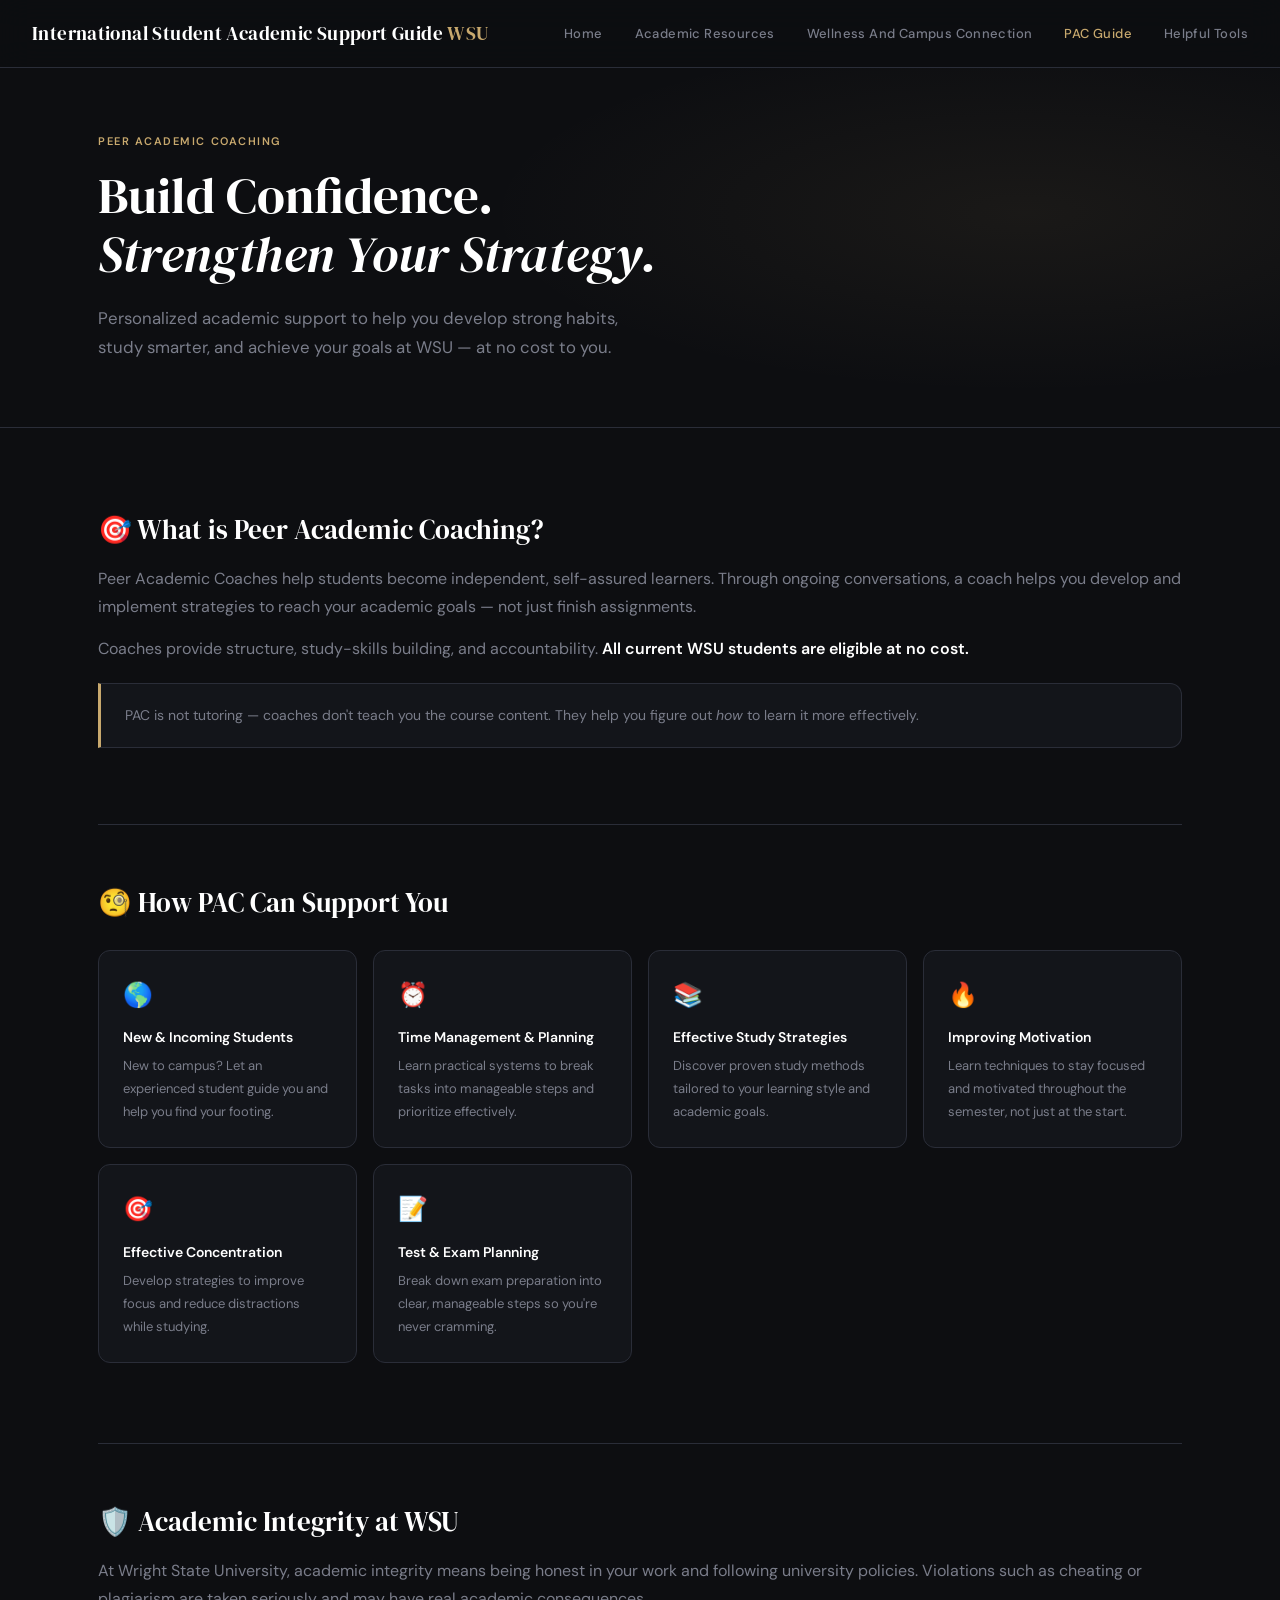
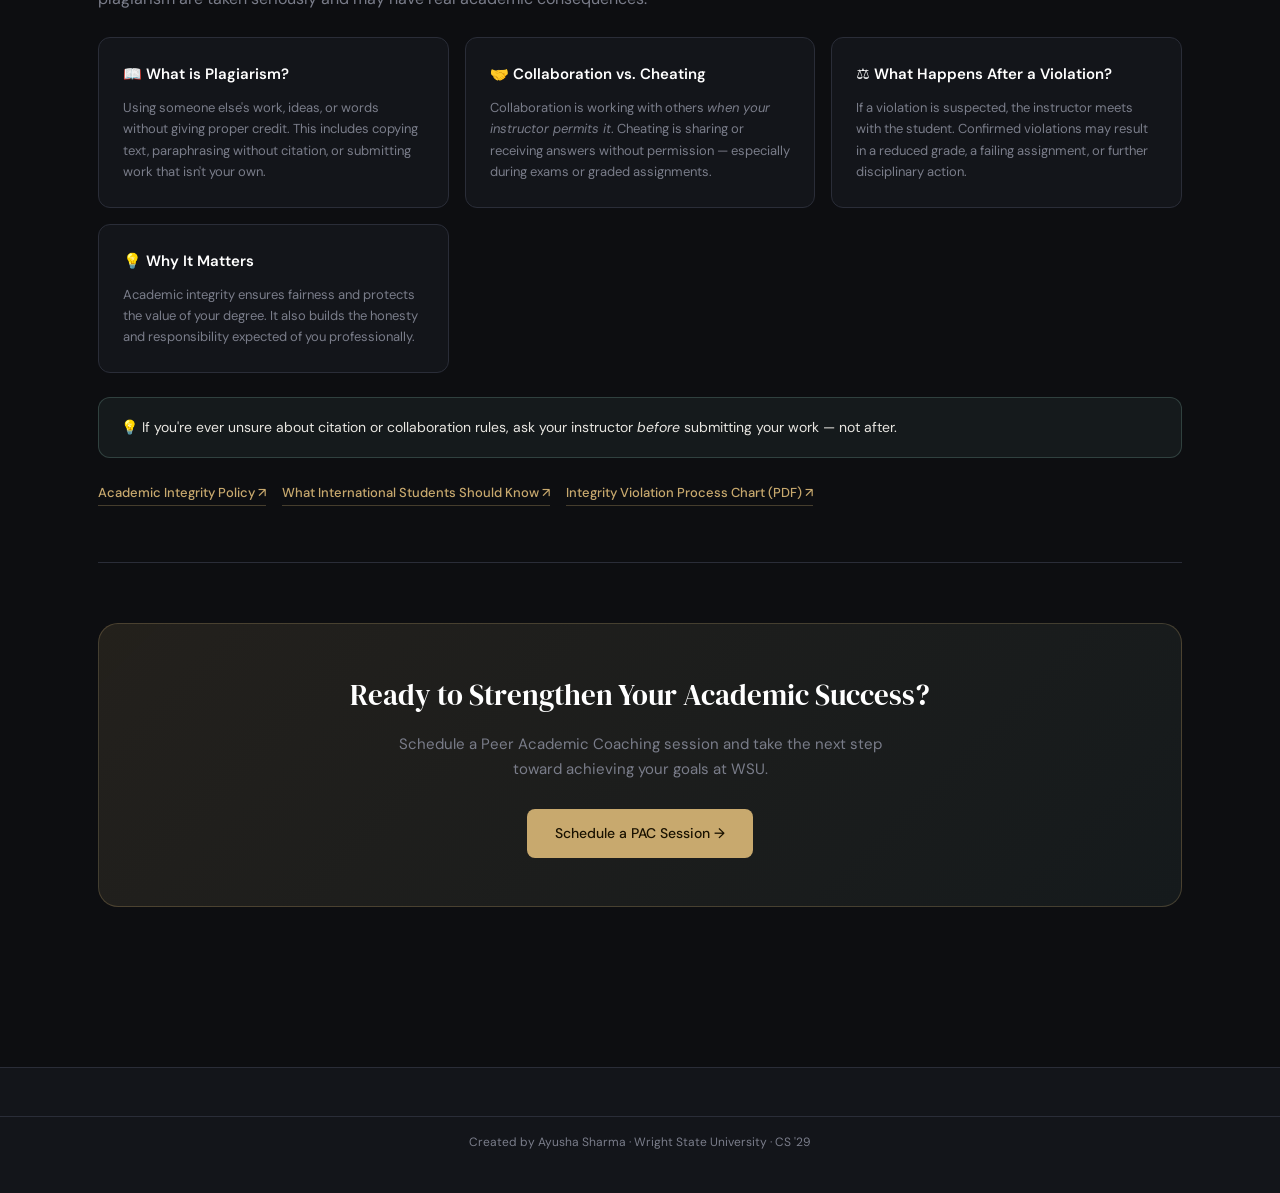
==== pac.html @ 3d739b80 "Add files via upload" ====
<!DOCTYPE html>
<html lang="en">
<head>
  <meta charset="UTF-8" />
  <meta name="viewport" content="width=device-width, initial-scale=1.0" />
  <title>PAC Guide · E/PAC WSU</title>
  <link rel="preconnect" href="https://fonts.googleapis.com">
  <link href="https://fonts.googleapis.com/css2?family=DM+Serif+Display:ital@0;1&family=DM+Sans:wght@300;400;500;600&display=swap" rel="stylesheet">
  <link rel="stylesheet" href="style.css" />
</head>
<body>

  <nav class="nav">
    <a href="index.html" class="nav-logo">International Student Academic Support Guide <span>WSU</span></a>
    <ul class="nav-links">
      <li><a href="index.html">Home</a></li>
      <li><a href="resources.html">Academic Resources</a></li>
      <li><a href="wellness.html">Wellness And Campus Connection</a></li>
      <li><a href="pac.html" class="active">PAC Guide</a></li>
      <li><a href="tools.html">Helpful Tools</a></li>
    </ul>
    <button class="nav-toggle" onclick="toggleNav()">☰</button>
  </nav>

  <section class="page-hero">
    <div class="container">
      <div class="page-hero-tag">Peer Academic Coaching</div>
      <h1>Build Confidence.<br/><em>Strengthen Your Strategy.</em></h1>
      <p>Personalized academic support to help you develop strong habits, study smarter, and achieve your goals at WSU — at no cost to you.</p>
    </div>
  </section>

  <section class="content-area">
    <div class="container">

      <!-- What is PAC -->
      <div class="resource-block reveal">
        <h2>🎯 What is Peer Academic Coaching?</h2>
        <p>Peer Academic Coaches help students become independent, self-assured learners. Through ongoing conversations, a coach helps you develop and implement strategies to reach your academic goals — not just finish assignments.</p>
        <p>Coaches provide structure, study-skills building, and accountability. <strong>All current WSU students are eligible at no cost.</strong></p>

        <div class="info-box">PAC is not tutoring — coaches don't teach you the course content. They help you figure out <em>how</em> to learn it more effectively.</div>
      </div>

      <!-- How PAC Supports You -->
      <div class="resource-block reveal">
        <h2>🧐 How PAC Can Support You</h2>
        <div class="pac-grid">
          <div class="pac-item">
            <div class="pac-item-icon">🌎</div>
            <h4>New &amp; Incoming Students</h4>
            <p>New to campus? Let an experienced student guide you and help you find your footing.</p>
          </div>
          <div class="pac-item">
            <div class="pac-item-icon">⏰</div>
            <h4>Time Management &amp; Planning</h4>
            <p>Learn practical systems to break tasks into manageable steps and prioritize effectively.</p>
          </div>
          <div class="pac-item">
            <div class="pac-item-icon">📚</div>
            <h4>Effective Study Strategies</h4>
            <p>Discover proven study methods tailored to your learning style and academic goals.</p>
          </div>
          <div class="pac-item">
            <div class="pac-item-icon">🔥</div>
            <h4>Improving Motivation</h4>
            <p>Learn techniques to stay focused and motivated throughout the semester, not just at the start.</p>
          </div>
          <div class="pac-item">
            <div class="pac-item-icon">🎯</div>
            <h4>Effective Concentration</h4>
            <p>Develop strategies to improve focus and reduce distractions while studying.</p>
          </div>
          <div class="pac-item">
            <div class="pac-item-icon">📝</div>
            <h4>Test &amp; Exam Planning</h4>
            <p>Break down exam preparation into clear, manageable steps so you're never cramming.</p>
          </div>
        </div>
      </div>

      <!-- Academic Integrity -->
      <div class="resource-block reveal">
        <h2>🛡️ Academic Integrity at WSU</h2>
        <p>At Wright State University, academic integrity means being honest in your work and following university policies. Violations such as cheating or plagiarism are taken seriously and may have real academic consequences.</p>

        <div class="integrity-grid">
          <div class="integrity-item">
            <h4>📖 What is Plagiarism?</h4>
            <p>Using someone else's work, ideas, or words without giving proper credit. This includes copying text, paraphrasing without citation, or submitting work that isn't your own.</p>
          </div>
          <div class="integrity-item">
            <h4>🤝 Collaboration vs. Cheating</h4>
            <p>Collaboration is working with others <em>when your instructor permits it</em>. Cheating is sharing or receiving answers without permission — especially during exams or graded assignments.</p>
          </div>
          <div class="integrity-item">
            <h4>⚖️ What Happens After a Violation?</h4>
            <p>If a violation is suspected, the instructor meets with the student. Confirmed violations may result in a reduced grade, a failing assignment, or further disciplinary action.</p>
          </div>
          <div class="integrity-item">
            <h4>💡 Why It Matters</h4>
            <p>Academic integrity ensures fairness and protects the value of your degree. It also builds the honesty and responsibility expected of you professionally.</p>
          </div>
        </div>

        <div class="tip-box">If you're ever unsure about citation or collaboration rules, ask your instructor <em>before</em> submitting your work — not after.</div>

        <div style="display:flex;gap:16px;flex-wrap:wrap;margin-top:20px">
          <a href="https://policy.wright.edu/policy/3710-academic-integrity-standards-and-process-misconduct" target="_blank" class="resource-link">Academic Integrity Policy ↗</a>
          <a href="https://www.usnews.com/education/best-global-universities/articles/what-international-students-should-know-about-academic-integrity" target="_blank" class="resource-link">What International Students Should Know ↗</a>
          <a href="https://ayusha-sharma.github.io/E-PAC-International-Student-Support-Guide/AI%20integration%20guide.pdf" target="_blank" class="resource-link">Integrity Violation Process Chart (PDF) ↗</a>
        </div>
      </div>

      <!-- CTA -->
      <div class="cta-banner reveal">
        <h3>Ready to Strengthen Your Academic Success?</h3>
        <p>Schedule a Peer Academic Coaching session and take the next step toward achieving your goals at WSU.</p>
        <a href="https://www.wright.edu/student-success/academic-support/peer-academic-coaching" target="_blank" class="btn btn-primary">Schedule a PAC Session →</a>
      </div>

    </div>
  </section>

  <footer class="footer">
      <div class="footer-credit">Created by Ayusha Sharma · Wright State University · CS '29</div>
  </footer>

  <script>
    function toggleNav() { document.querySelector('.nav-links').classList.toggle('open'); }
    const observer = new IntersectionObserver(e => e.forEach(el => { if (el.isIntersecting) el.target.classList.add('visible'); }), { threshold: 0.1 });
    document.querySelectorAll('.reveal').forEach(el => observer.observe(el));
  </script>
</body>
</html>
---- style.css ----
/* ===========================
   E/PAC WSU International Guide
   Color palette inspired by ayusha-sharma.github.io
   Dark, clean, editorial aesthetic
   =========================== */

:root {
  --bg:       #0d0e11;
  --bg2:      #13151a;
  --bg3:      #1a1d24;
  --border:   #2a2d38;
  --accent:   #c8a96e;  /* warm gold — from portfolio */
  --accent2:  #7fb3a8;  /* sage teal */
  --text:     #e8e6e1;
  --muted:    #7a7d8a;
  --white:    #ffffff;

  --font-display: 'DM Serif Display', Georgia, serif;
  --font-body:    'DM Sans', system-ui, sans-serif;

  --radius:   12px;
  --radius-lg: 20px;
  --max-w:    1140px;
  --nav-h:    68px;
}

*, *::before, *::after { box-sizing: border-box; margin: 0; padding: 0; }

html { scroll-behavior: smooth; }

body {
  background: var(--bg);
  color: var(--text);
  font-family: var(--font-body);
  font-size: 16px;
  line-height: 1.65;
  -webkit-font-smoothing: antialiased;
}

a { color: inherit; text-decoration: none; }
em { font-style: italic; }
strong { font-weight: 600; color: var(--white); }

/* ── CONTAINER ── */
.container {
  max-width: var(--max-w);
  margin: 0 auto;
  padding: 0 28px;
}

/* ── SECTION LABEL ── */
.section-label {
  font-size: 11px;
  font-weight: 600;
  letter-spacing: 0.15em;
  text-transform: uppercase;
  color: var(--accent);
  margin-bottom: 16px;
}

.section-heading {
  font-family: var(--font-display);
  font-size: clamp(2rem, 4vw, 3rem);
  font-weight: 400;
  color: var(--white);
  line-height: 1.2;
  margin-bottom: 52px;
}
.section-heading em { color: var(--accent); }

/* ══════════════════════════════
   NAV
══════════════════════════════ */
.nav {
  position: fixed;
  top: 0; left: 0; right: 0;
  height: var(--nav-h);
  background: rgba(13,14,17,0.92);
  backdrop-filter: blur(16px);
  border-bottom: 1px solid var(--border);
  display: flex;
  align-items: center;
  justify-content: space-between;
  padding: 0 32px;
  z-index: 100;
}

.nav-logo {
  font-family: var(--font-display);
  font-size: 1.2rem;
  color: var(--white);
  letter-spacing: 0.02em;
}
.nav-logo span { color: var(--accent); }

.nav-links {
  display: flex;
  gap: 32px;
  list-style: none;
}

.nav-links a {
  font-size: 13px;
  font-weight: 500;
  color: var(--muted);
  letter-spacing: 0.03em;
  transition: color 0.2s;
}
.nav-links a:hover,
.nav-links a.active { color: var(--white); }
.nav-links a.active { color: var(--accent); }

.nav-toggle {
  display: none;
  background: none;
  border: none;
  color: var(--text);
  font-size: 1.4rem;
  cursor: pointer;
}

@media (max-width: 720px) {
  .nav-toggle { display: block; }
  .nav-links {
    display: none;
    position: absolute;
    top: var(--nav-h);
    left: 0; right: 0;
    background: var(--bg2);
    flex-direction: column;
    padding: 20px 32px;
    gap: 16px;
    border-bottom: 1px solid var(--border);
  }
  .nav-links.open { display: flex; }
}

/* ══════════════════════════════
   HERO
══════════════════════════════ */
.hero {
  min-height: 100vh;
  padding-top: var(--nav-h);
  display: grid;
  grid-template-columns: 1fr 1fr;
  align-items: center;
  gap: 60px;
  max-width: var(--max-w);
  margin: 0 auto;
  padding-left: 28px;
  padding-right: 28px;
  position: relative;
  overflow: hidden;
}

.hero-bg-grid {
  position: fixed;
  inset: 0;
  background-image:
    linear-gradient(rgba(200,169,110,0.04) 1px, transparent 1px),
    linear-gradient(90deg, rgba(200,169,110,0.04) 1px, transparent 1px);
  background-size: 60px 60px;
  pointer-events: none;
  z-index: 0;
}

.hero-content { position: relative; z-index: 1; }

.hero-tag {
  display: inline-block;
  font-size: 11px;
  font-weight: 600;
  letter-spacing: 0.14em;
  text-transform: uppercase;
  color: var(--accent);
  background: rgba(200,169,110,0.1);
  border: 1px solid rgba(200,169,110,0.25);
  border-radius: 100px;
  padding: 6px 16px;
  margin-bottom: 28px;
}

.hero-title {
  font-family: var(--font-display);
  font-size: clamp(2.6rem, 5vw, 4rem);
  font-weight: 400;
  color: var(--white);
  line-height: 1.12;
  margin-bottom: 24px;
}
.hero-title em { color: var(--accent); display: block; }

.hero-sub {
  color: var(--muted);
  font-size: 1.05rem;
  max-width: 480px;
  margin-bottom: 40px;
  line-height: 1.75;
}

.hero-ctas { display: flex; gap: 16px; flex-wrap: wrap; }

.btn {
  display: inline-flex;
  align-items: center;
  gap: 8px;
  padding: 13px 28px;
  border-radius: 8px;
  font-size: 14px;
  font-weight: 500;
  cursor: pointer;
  border: none;
  transition: all 0.2s;
}
.btn-primary {
  background: var(--accent);
  color: #1a1200;
}
.btn-primary:hover { background: #d9bc82; transform: translateY(-2px); }
.btn-ghost {
  background: transparent;
  color: var(--text);
  border: 1px solid var(--border);
}
.btn-ghost:hover { border-color: var(--accent); color: var(--accent); }

/* Floating cards (hero right column) */
.hero-cards {
  position: relative;
  z-index: 1;
  display: grid;
  grid-template-columns: 1fr 1fr;
  gap: 16px;
}

.floating-card {
  background: var(--bg2);
  border: 1px solid var(--border);
  border-radius: var(--radius);
  padding: 28px 24px;
  animation: floatIn 0.6s ease both;
  animation-delay: var(--d, 0s);
  transition: border-color 0.2s, transform 0.2s;
}
.floating-card:hover { border-color: var(--accent); transform: translateY(-4px); }
.floating-card.visible { opacity: 1; transform: none; }

@keyframes floatIn {
  from { opacity: 0; transform: translateY(20px); }
  to   { opacity: 1; transform: translateY(0); }
}

.fc-icon { font-size: 2rem; margin-bottom: 12px; }
.fc-label { font-size: 13px; font-weight: 500; color: var(--text); }

@media (max-width: 768px) {
  .hero { grid-template-columns: 1fr; padding-top: calc(var(--nav-h) + 40px); }
  .hero-cards { display: none; }
}

/* ══════════════════════════════
   OVERVIEW / CARDS
══════════════════════════════ */
.overview {
  padding: 100px 0;
  background: var(--bg2);
  border-top: 1px solid var(--border);
  border-bottom: 1px solid var(--border);
}

.cards-grid {
  display: grid;
  grid-template-columns: repeat(auto-fit, minmax(240px, 1fr));
  gap: 20px;
}

.card {
  display: block;
  background: var(--bg);
  border: 1px solid var(--border);
  border-radius: var(--radius-lg);
  padding: 36px 28px;
  position: relative;
  opacity: 0;
  transform: translateY(16px);
  transition: opacity 0.5s ease, transform 0.5s ease, border-color 0.2s;
}
.card.visible { opacity: 1; transform: none; }
.card:hover { border-color: var(--accent); }
.card:hover .card-arrow { color: var(--accent); transform: translateX(4px); }

.card-num {
  font-size: 11px;
  font-weight: 600;
  letter-spacing: 0.1em;
  color: var(--muted);
  margin-bottom: 20px;
}
.card-icon { font-size: 1.8rem; margin-bottom: 16px; }
.card h3 {
  font-family: var(--font-display);
  font-size: 1.25rem;
  font-weight: 400;
  color: var(--white);
  margin-bottom: 12px;
}
.card p { font-size: 14px; color: var(--muted); line-height: 1.7; }
.card-arrow {
  margin-top: 24px;
  font-size: 1.2rem;
  color: var(--muted);
  transition: all 0.2s;
}

/* ══════════════════════════════
   QUOTE SECTION
══════════════════════════════ */
.quote-section {
  padding: 80px 0;
  text-align: center;
}
.quote-section blockquote {
  font-family: var(--font-display);
  font-size: clamp(1.3rem, 2.5vw, 1.9rem);
  font-style: italic;
  color: var(--white);
  max-width: 720px;
  margin: 0 auto 20px;
  line-height: 1.5;
}
.quote-attr {
  font-size: 13px;
  color: var(--muted);
  letter-spacing: 0.04em;
}

/* ══════════════════════════════
   QUICK LINKS
══════════════════════════════ */
.quicklinks {
  padding: 80px 0 100px;
  background: var(--bg2);
  border-top: 1px solid var(--border);
}

.qlinks-grid {
  display: grid;
  grid-template-columns: repeat(auto-fit, minmax(220px, 1fr));
  gap: 12px;
}

.qlink {
  display: flex;
  align-items: center;
  gap: 12px;
  padding: 18px 20px;
  background: var(--bg);
  border: 1px solid var(--border);
  border-radius: var(--radius);
  font-size: 14px;
  font-weight: 500;
  opacity: 0;
  transform: translateY(12px);
  transition: opacity 0.4s ease, transform 0.4s ease, border-color 0.2s, color 0.2s;
}
.qlink.visible { opacity: 1; transform: none; }
.qlink:hover { border-color: var(--accent2); color: var(--accent2); }
.qlink-icon { font-size: 1.1rem; }
.qlink-ext { margin-left: auto; font-size: 0.9rem; color: var(--muted); }

/* ══════════════════════════════
   PAGE HERO (inner pages)
══════════════════════════════ */
.page-hero {
  padding: calc(var(--nav-h) + 64px) 0 64px;
  border-bottom: 1px solid var(--border);
  position: relative;
  overflow: hidden;
}
.page-hero::before {
  content: '';
  position: absolute;
  top: 0; left: 0; right: 0; bottom: 0;
  background: radial-gradient(ellipse 60% 60% at 80% 50%, rgba(200,169,110,0.07) 0%, transparent 70%);
  pointer-events: none;
}
.page-hero .container { position: relative; z-index: 1; }
.page-hero-tag {
  font-size: 11px;
  font-weight: 600;
  letter-spacing: 0.14em;
  text-transform: uppercase;
  color: var(--accent);
  margin-bottom: 16px;
}
.page-hero h1 {
  font-family: var(--font-display);
  font-size: clamp(2.2rem, 4vw, 3.4rem);
  font-weight: 400;
  color: var(--white);
  line-height: 1.15;
  margin-bottom: 20px;
  max-width: 640px;
}
.page-hero p {
  font-size: 1.05rem;
  color: var(--muted);
  max-width: 560px;
  line-height: 1.75;
}

/* ══════════════════════════════
   CONTENT AREA (inner pages)
══════════════════════════════ */
.content-area {
  padding: 80px 0 100px;
}

/* Resource blocks */
.resource-block {
  margin-bottom: 56px;
  border-bottom: 1px solid var(--border);
  padding-bottom: 56px;
}
.resource-block:last-child { border-bottom: none; }

.resource-block h2 {
  font-family: var(--font-display);
  font-size: 1.7rem;
  font-weight: 400;
  color: var(--white);
  margin-bottom: 12px;
  display: flex;
  align-items: center;
  gap: 12px;
}
.resource-block h3 {
  font-family: var(--font-display);
  font-size: 1.25rem;
  font-weight: 400;
  color: var(--white);
  margin: 28px 0 10px;
}
.resource-block p { color: var(--muted); margin-bottom: 14px; line-height: 1.75; }
.resource-block a.resource-link {
  display: inline-flex;
  align-items: center;
  gap: 6px;
  font-size: 13px;
  font-weight: 500;
  color: var(--accent);
  border-bottom: 1px solid rgba(200,169,110,0.3);
  padding-bottom: 2px;
  transition: border-color 0.2s, color 0.2s;
  margin-top: 4px;
}
.resource-link:hover { border-color: var(--accent); color: #d9bc82; }

/* Info boxes */
.info-box {
  background: var(--bg2);
  border: 1px solid var(--border);
  border-left: 3px solid var(--accent);
  border-radius: 0 var(--radius) var(--radius) 0;
  padding: 20px 24px;
  margin: 20px 0;
  font-size: 14px;
  color: var(--muted);
}
.info-box strong { color: var(--white); }

/* Tip box */
.tip-box {
  background: rgba(127,179,168,0.08);
  border: 1px solid rgba(127,179,168,0.25);
  border-radius: var(--radius);
  padding: 18px 22px;
  margin: 20px 0;
  font-size: 14px;
  color: var(--text);
}
.tip-box::before { content: '💡 '; }

/* Warning box */
.warn-box {
  background: rgba(200,169,110,0.07);
  border: 1px solid rgba(200,169,110,0.2);
  border-radius: var(--radius);
  padding: 18px 22px;
  margin: 20px 0;
  font-size: 14px;
  color: var(--text);
}
.warn-box::before { content: '⚠️ '; }

/* Checklist */
.checklist {
  list-style: none;
  margin: 16px 0;
}
.checklist li {
  font-size: 14px;
  color: var(--muted);
  padding: 8px 0;
  border-bottom: 1px solid var(--border);
  display: flex;
  gap: 12px;
  align-items: flex-start;
}
.checklist li::before { content: '✓'; color: var(--accent2); font-weight: 600; flex-shrink: 0; margin-top: 1px; }
.checklist li:last-child { border-bottom: none; }

/* Two col layout */
.two-col {
  display: grid;
  grid-template-columns: 1fr 1fr;
  gap: 28px;
  margin: 24px 0;
}
@media (max-width: 640px) { .two-col { grid-template-columns: 1fr; } }

/* Mini card */
.mini-card {
  background: var(--bg2);
  border: 1px solid var(--border);
  border-radius: var(--radius);
  padding: 24px;
  transition: border-color 0.2s;
}
.mini-card:hover { border-color: var(--accent); }
.mini-card h4 {
  font-size: 15px;
  font-weight: 600;
  color: var(--white);
  margin-bottom: 8px;
}
.mini-card p { font-size: 13px; color: var(--muted); margin: 0; }

/* Org tags */
.org-grid {
  display: grid;
  grid-template-columns: repeat(auto-fill, minmax(200px, 1fr));
  gap: 12px;
  margin: 24px 0;
}
.org-tag {
  background: var(--bg2);
  border: 1px solid var(--border);
  border-radius: var(--radius);
  padding: 16px 20px;
  font-size: 13px;
  font-weight: 500;
  color: var(--text);
  display: flex;
  flex-direction: column;
  gap: 6px;
}
.org-tag small { font-size: 12px; color: var(--muted); font-weight: 400; }

/* Tool cards */
.tool-card {
  background: var(--bg2);
  border: 1px solid var(--border);
  border-radius: var(--radius-lg);
  padding: 32px 28px;
  margin-bottom: 20px;
  display: grid;
  grid-template-columns: auto 1fr;
  gap: 20px;
  align-items: start;
  transition: border-color 0.2s;
}
.tool-card:hover { border-color: var(--accent); }
.tool-card-icon {
  width: 48px; height: 48px;
  display: flex;
  align-items: center;
  justify-content: center;
  background: rgba(200,169,110,0.1);
  border-radius: 12px;
  font-size: 1.5rem;
  flex-shrink: 0;
}
.tool-card-body h3 {
  font-family: var(--font-display);
  font-size: 1.2rem;
  font-weight: 400;
  color: var(--white);
  margin-bottom: 8px;
}
.tool-card-body .tag {
  display: inline-block;
  font-size: 10px;
  font-weight: 600;
  letter-spacing: 0.1em;
  text-transform: uppercase;
  color: var(--accent2);
  background: rgba(127,179,168,0.12);
  border-radius: 100px;
  padding: 3px 10px;
  margin-bottom: 12px;
}
.tool-card-body p { font-size: 14px; color: var(--muted); margin-bottom: 14px; }
.tool-links { display: flex; flex-wrap: wrap; gap: 10px; margin-top: 10px; }
.tool-link {
  font-size: 13px;
  font-weight: 500;
  color: var(--accent);
  border-bottom: 1px solid rgba(200,169,110,0.3);
  padding-bottom: 2px;
  transition: color 0.2s, border-color 0.2s;
}
.tool-link:hover { color: #d9bc82; border-color: var(--accent); }

@media (max-width: 640px) {
  .tool-card { grid-template-columns: 1fr; }
}

/* ══════════════════════════════
   PAC page coaching items
══════════════════════════════ */
.pac-grid {
  display: grid;
  grid-template-columns: repeat(auto-fill, minmax(240px, 1fr));
  gap: 16px;
  margin: 24px 0;
}
.pac-item {
  background: var(--bg2);
  border: 1px solid var(--border);
  border-radius: var(--radius);
  padding: 24px;
  transition: border-color 0.2s;
}
.pac-item:hover { border-color: var(--accent); }
.pac-item-icon { font-size: 1.5rem; margin-bottom: 12px; }
.pac-item h4 { font-size: 14px; font-weight: 600; color: var(--white); margin-bottom: 6px; }
.pac-item p  { font-size: 13px; color: var(--muted); margin: 0; }

.integrity-grid {
  display: grid;
  grid-template-columns: repeat(auto-fit, minmax(260px, 1fr));
  gap: 16px;
  margin: 24px 0;
}
.integrity-item {
  background: var(--bg2);
  border: 1px solid var(--border);
  border-radius: var(--radius);
  padding: 24px;
}
.integrity-item h4 { font-size: 15px; font-weight: 600; color: var(--white); margin-bottom: 10px; }
.integrity-item p  { font-size: 13px; color: var(--muted); margin: 0; line-height: 1.65; }

/* CTA Banner */
.cta-banner {
  background: linear-gradient(135deg, rgba(200,169,110,0.12), rgba(127,179,168,0.08));
  border: 1px solid rgba(200,169,110,0.25);
  border-radius: var(--radius-lg);
  padding: 48px 40px;
  text-align: center;
  margin: 60px 0;
}
.cta-banner h3 {
  font-family: var(--font-display);
  font-size: 1.8rem;
  font-weight: 400;
  color: var(--white);
  margin-bottom: 12px;
}
.cta-banner p {
  font-size: 15px;
  color: var(--muted);
  margin-bottom: 28px;
  max-width: 500px;
  margin-left: auto;
  margin-right: auto;
}

/* ══════════════════════════════
   FOOTER
══════════════════════════════ */
.footer {
  background: var(--bg2);
  border-top: 1px solid var(--border);
  padding: 40px 0;
}
.footer-inner {
  display: flex;
  align-items: center;
  justify-content: space-between;
  flex-wrap: wrap;
  gap: 20px;
}
.footer-brand {
  font-family: var(--font-display);
  font-size: 1rem;
  color: var(--white);
}
.footer-links {
  display: flex;
  gap: 24px;
  flex-wrap: wrap;
}
.footer-links a {
  font-size: 13px;
  color: var(--muted);
  transition: color 0.2s;
}
.footer-links a:hover { color: var(--accent); }
.footer-credit {
  font-size: 12px;
  color: var(--muted);
  width: 100%;
  text-align: center;
  padding-top: 16px;
  border-top: 1px solid var(--border);
  margin-top: 8px;
}

/* ══════════════════════════════
   SCROLL REVEAL GLOBAL
══════════════════════════════ */
.reveal {
  opacity: 0;
  transform: translateY(16px);
  transition: opacity 0.5s ease, transform 0.5s ease;
}
.reveal.visible { opacity: 1; transform: none; }
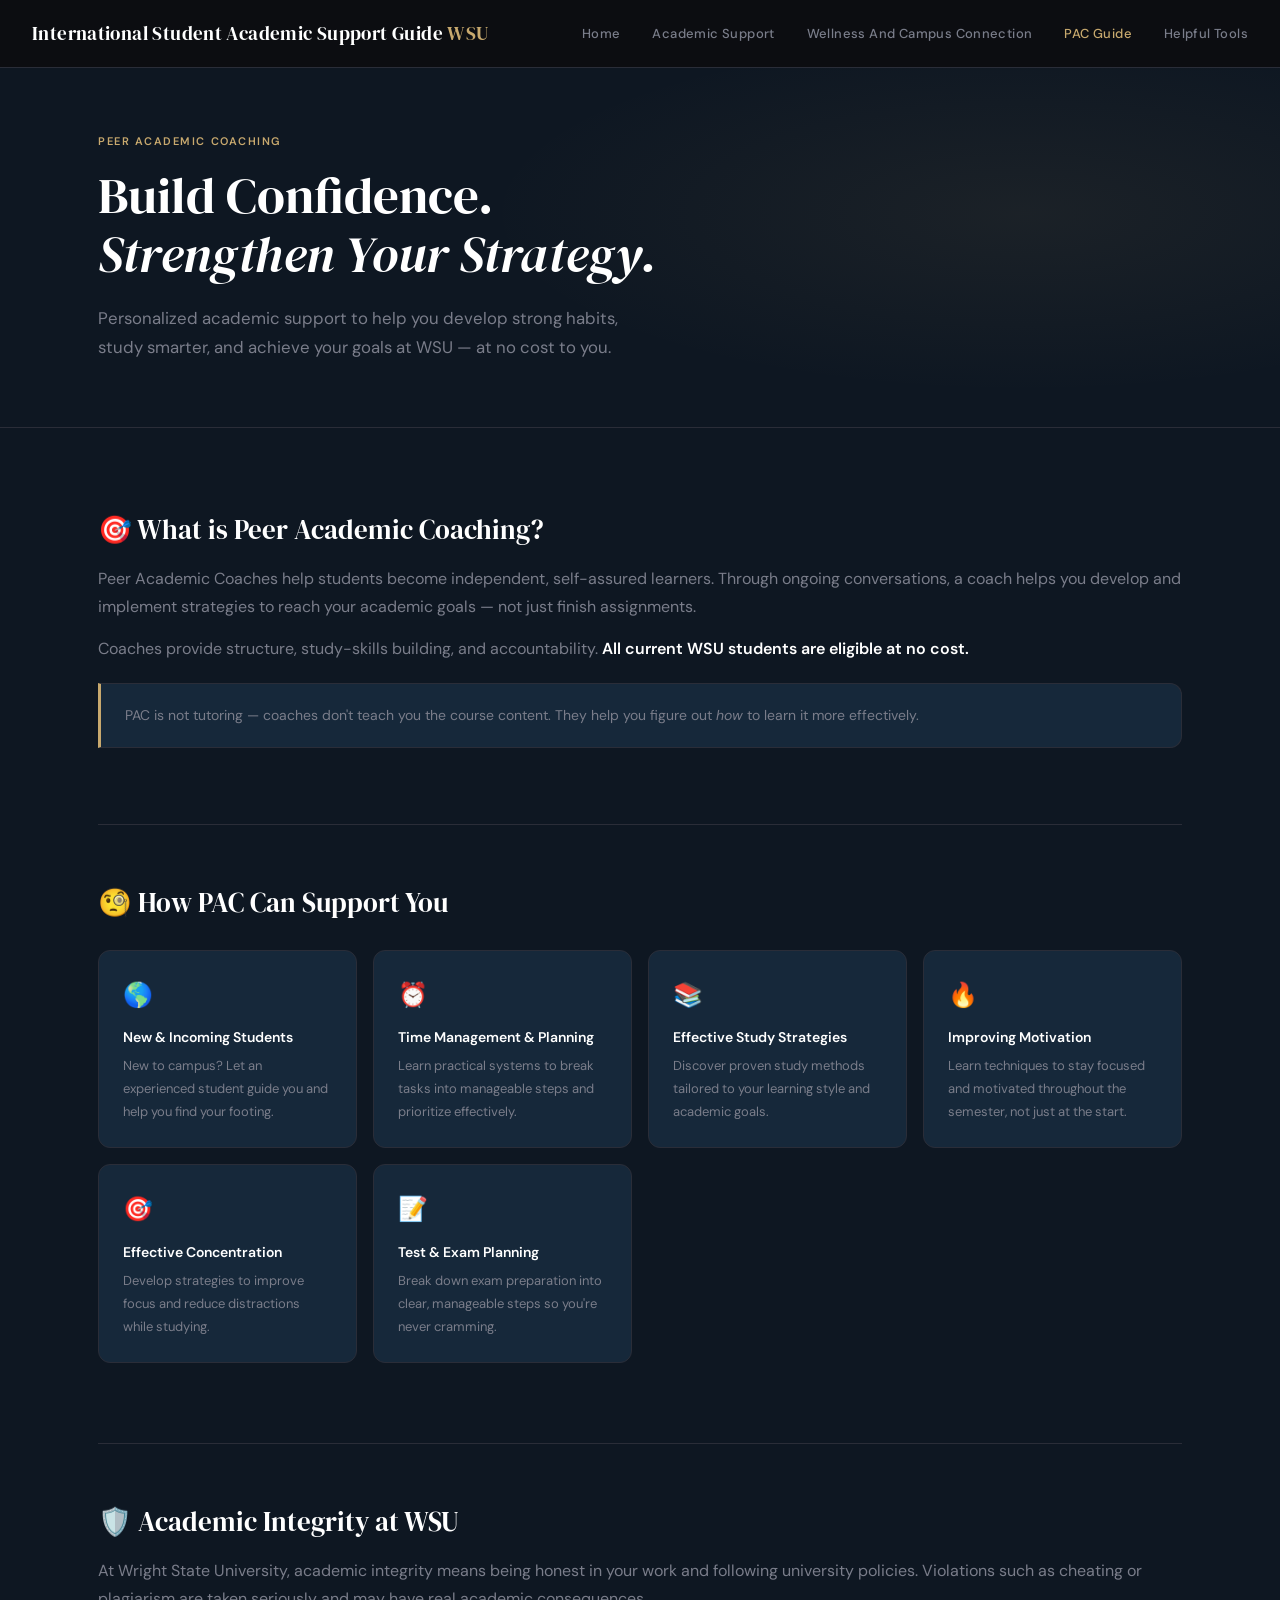
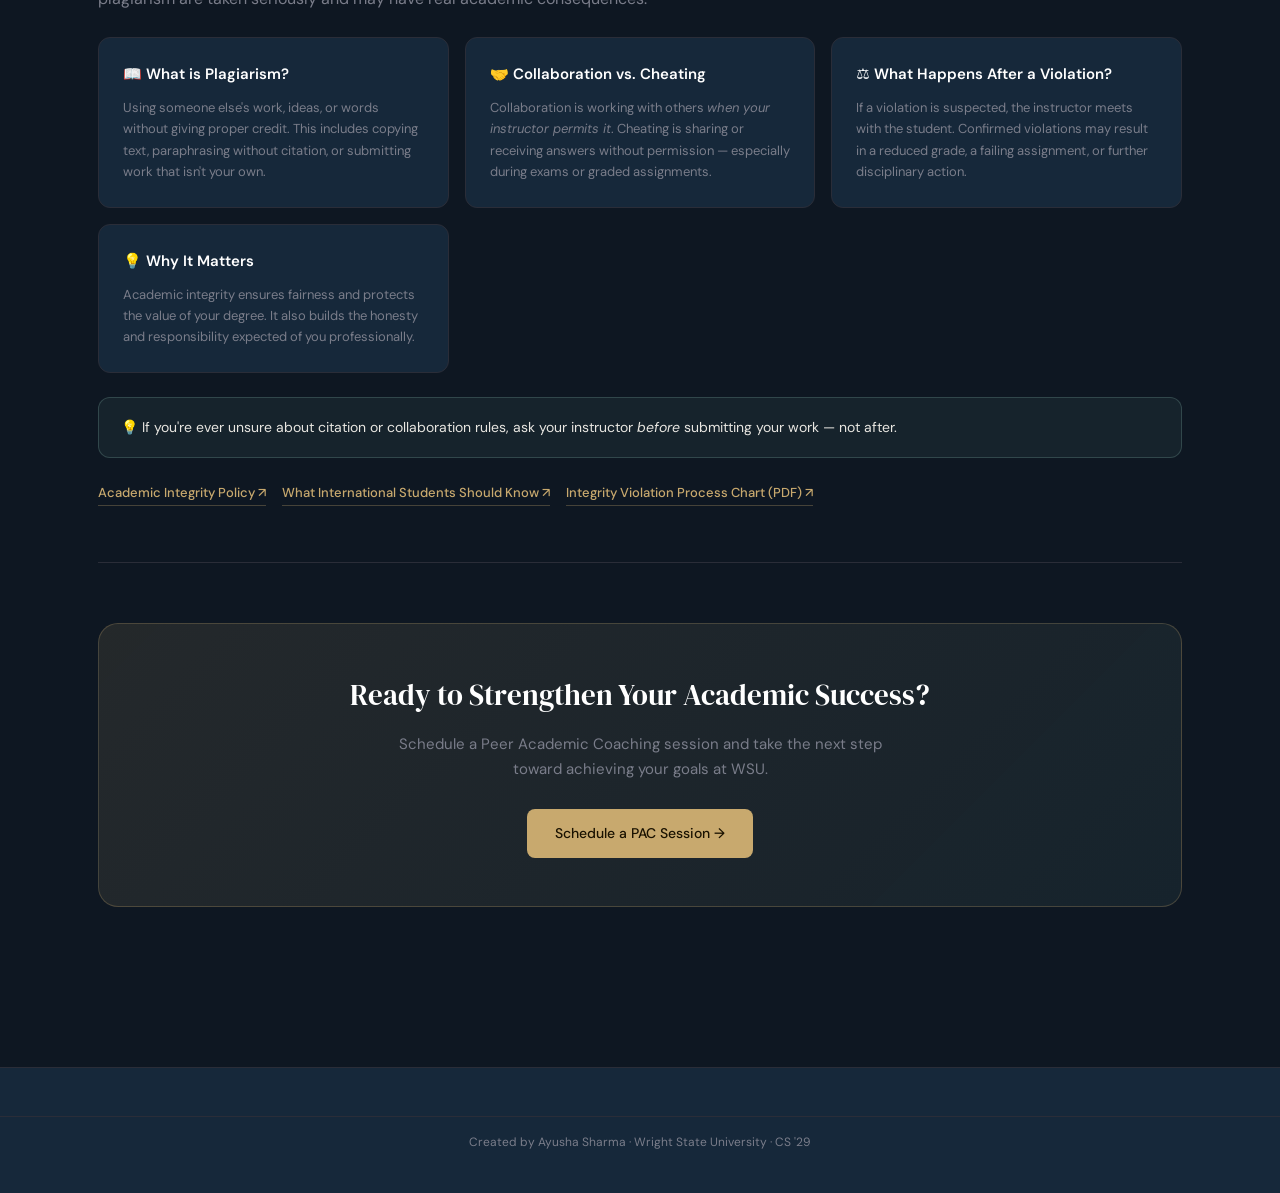
==== commit 7bc0a160: "Rename 'Academic Resources' to 'Academic Support'" ====
--- a/pac.html
+++ b/pac.html
@@ -14,7 +14,7 @@
     <a href="index.html" class="nav-logo">International Student Academic Support Guide <span>WSU</span></a>
     <ul class="nav-links">
       <li><a href="index.html">Home</a></li>
-      <li><a href="resources.html">Academic Resources</a></li>
+      <li><a href="resources.html">Academic Support</a></li>
       <li><a href="wellness.html">Wellness And Campus Connection</a></li>
       <li><a href="pac.html" class="active">PAC Guide</a></li>
       <li><a href="tools.html">Helpful Tools</a></li>
--- a/style.css
+++ b/style.css
@@ -1,15 +1,10 @@
-/* ===========================
-   E/PAC WSU International Guide
-   Color palette inspired by ayusha-sharma.github.io
-   Dark, clean, editorial aesthetic
-   =========================== */
 
 :root {
-  --bg:       #0d0e11;
-  --bg2:      #13151a;
-  --bg3:      #1a1d24;
+  --bg:       #0e1722;
+  --bg2:      #16283A;
+  --bg3:      #0A111A;
   --border:   #2a2d38;
-  --accent:   #c8a96e;  /* warm gold — from portfolio */
+  --accent:   #c8a96e;  /* warm gold o */
   --accent2:  #7fb3a8;  /* sage teal */
   --text:     #e8e6e1;
   --muted:    #7a7d8a;
@@ -78,11 +73,12 @@
   background: rgba(13,14,17,0.92);
   backdrop-filter: blur(16px);
   border-bottom: 1px solid var(--border);
-  display: flex;
-  align-items: center;
-  justify-content: space-between;
+  display: flex;    /* Puts logo and links side by side */
+  align-items: center;  /* Vertically centered */
+  justify-content: space-between;  /* Logo left, links right */
   padding: 0 32px;
-  z-index: 100;
+  z-index: 100;  /* Stays above other content */
+
 }
 
 .nav-logo {
@@ -95,8 +91,8 @@
 
 .nav-links {
   display: flex;
-  gap: 32px;
-  list-style: none;
+  gap: 32px;    /* Space between links */
+  list-style: none;  /* Removes bullet points */
 }
 
 .nav-links a {
@@ -108,8 +104,10 @@
 }
 .nav-links a:hover,
 .nav-links a.active { color: var(--white); }
-.nav-links a.active { color: var(--accent); }
-
+.nav-links a.active { color: var(--accent); }  /* Underlines the current page link */
+
+
+/* Hide hamburger on desktop */
 .nav-toggle {
   display: none;
   background: none;
@@ -119,27 +117,29 @@
   cursor: pointer;
 }
 
-@media (max-width: 720px) {
+
+/* ── MOBILE NAV ── */
+@media (max-width: 720px) {   /* This block ONLY applies on screens smaller than 720px */
   .nav-toggle { display: block; }
   .nav-links {
-    display: none;
+    display: none;     /* Hide links by default on mobile */
     position: absolute;
     top: var(--nav-h);
     left: 0; right: 0;
     background: var(--bg2);
-    flex-direction: column;
+    flex-direction: column;  /* Stack links vertically */
     padding: 20px 32px;
     gap: 16px;
     border-bottom: 1px solid var(--border);
   }
-  .nav-links.open { display: flex; }
+  .nav-links.open { display: flex; }   /* Show links when hamburger is clicked */
 }
 
 /* ══════════════════════════════
    HERO
 ══════════════════════════════ */
 .hero {
-  min-height: 100vh;
+  min-height: 100vh;     /* Takes up most of the screen */
   padding-top: var(--nav-h);
   display: grid;
   grid-template-columns: 1fr 1fr;
@@ -183,12 +183,14 @@
 .hero-title {
   font-family: var(--font-display);
   font-size: clamp(2.6rem, 5vw, 4rem);
+     /* clamp = minimum, preferred, maximum size */
+    /* Font scales with screen size automatically */
   font-weight: 400;
   color: var(--white);
   line-height: 1.12;
   margin-bottom: 24px;
 }
-.hero-title em { color: var(--accent); display: block; }
+.hero-title em { color: var(--accent); display: block; } 
 
 .hero-sub {
   color: var(--muted);
@@ -271,6 +273,8 @@
 .cards-grid {
   display: grid;
   grid-template-columns: repeat(auto-fit, minmax(240px, 1fr));
+  /* auto-fit = as many columns as fit */
+  /* minmax = each column min 240px, max equal share */
   gap: 20px;
 }
 
@@ -281,13 +285,14 @@
   border-radius: var(--radius-lg);
   padding: 36px 28px;
   position: relative;
-  opacity: 0;
-  transform: translateY(16px);
+  opacity: 0;    /* Start invisible */
+  transform: translateY(16px);  /* Start slightly below */
   transition: opacity 0.5s ease, transform 0.5s ease, border-color 0.2s;
 }
-.card.visible { opacity: 1; transform: none; }
+.card.visible { opacity: 1; transform: none; }  /* Fade in */
 .card:hover { border-color: var(--accent); }
 .card:hover .card-arrow { color: var(--accent); transform: translateX(4px); }
+ /* Smooth hover effect */
 
 .card-num {
   font-size: 11px;
